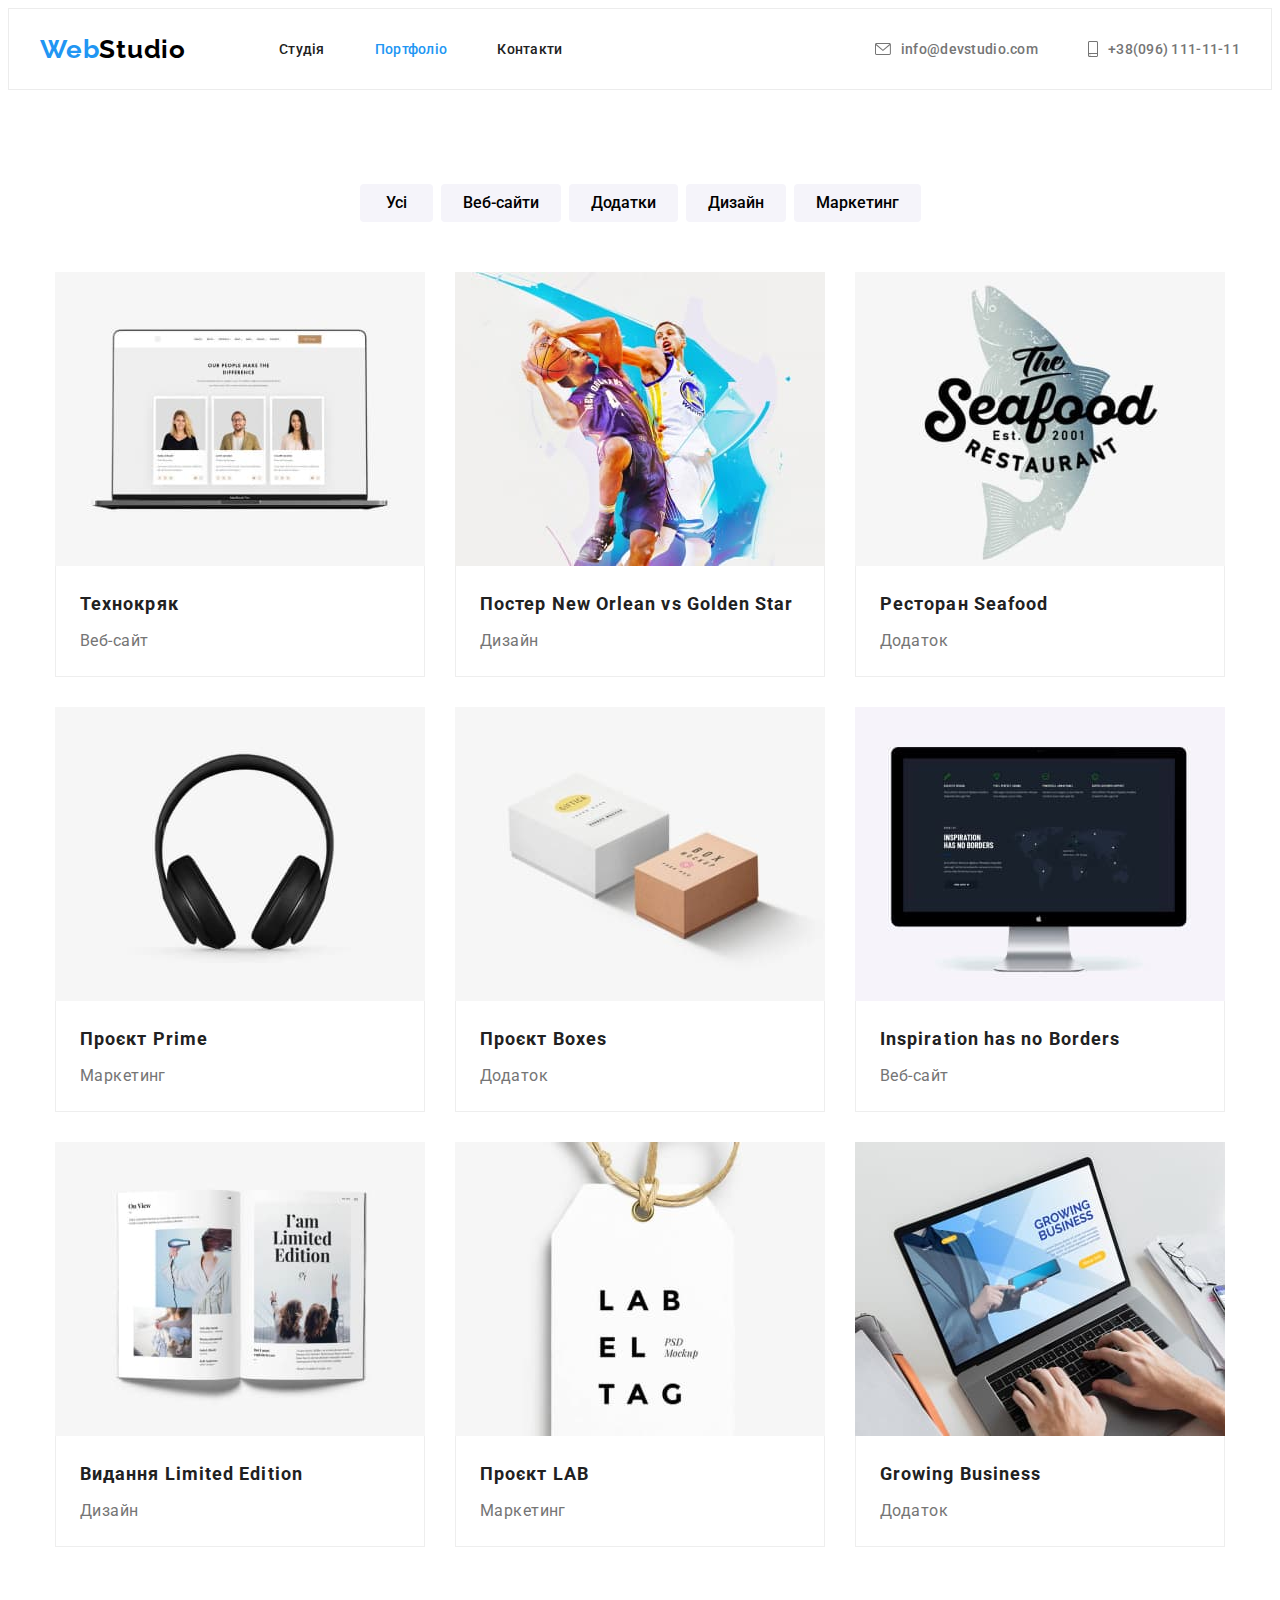
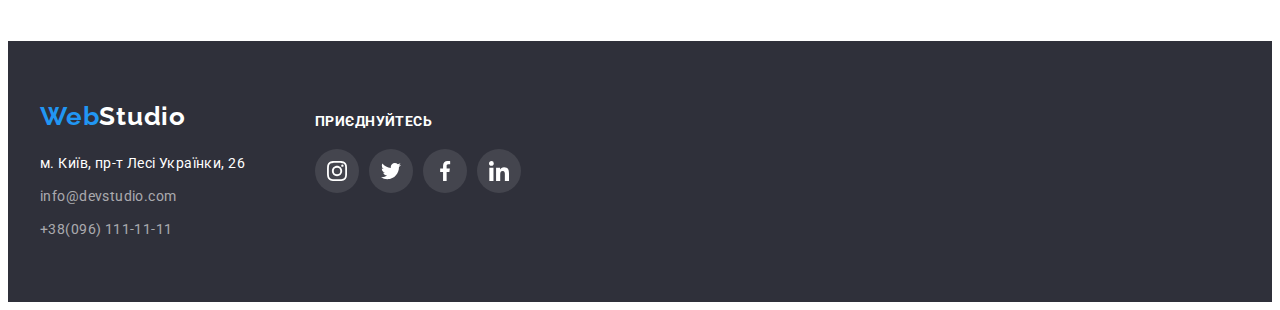
==== portfolio.html @ 31d9882c "Initial commit" ====
<!DOCTYPE html>
<html lang="uk">
	<head>
		<meta charset="UTF-8" />
		<meta http-equiv="X-UA-Compatible" content="IE=edge" />
		<meta name="viewport" content="width=device-width, initial-scale=1.0" />
		<title>Портфоліо</title>
		<!--normalize-->
		<link
			rel="stylesheet"
			href="https://cdnjs.cloudflare.com/ajax/libs/modern-normalize/1.1.0/modern-normalize.min.css"
			integrity="sha512-wpPYUAdjBVSE4KJnH1VR1HeZfpl1ub8YT/NKx4PuQ5NmX2tKuGu6U/JRp5y+Y8XG2tV+wKQpNHVUX03MfMFn9Q=="
			crossorigin="anonymous"
			referrerpolicy="no-referrer"
		/>
		<!--fonts-->
		<link rel="preconnect" href="https://fonts.googleapis.com" />
		<link rel="preconnect" href="https://fonts.gstatic.com" crossorigin />
		<link
			href="https://fonts.googleapis.com/css2?family=Raleway:wght@700&family=Roboto:wght@400;500;700;900&display=swap"
			rel="stylesheet"
		/>
		<!--styles always down-->
		<link rel="stylesheet" href="./css/styles.css" />
	</head>
	<body>
		<header class="header test">
			<div class="container boxforflex-header">
				<nav class="boxforflex-nav">
					<!--logo-->
					<a href="./index.html" class="logo-web link">
							<span>Web</span><span class="logo-studio-header link">Studio</span>
					</a>
					<ul class="list boxforflex-navlink">
							<li><a href="./index.html" class="nav-link link">Студія</a></li>
							<li><a href="./portfolio.html" class="nav-link link active">Портфоліо</a></li>
							<li><a href="./index.html" class="nav-link link">Контакти</a></li>
					</ul>
				</nav>
				<!--header contacts-->
			<ul class="list boxforflex-header-contacts">
					<li>
						<a href="mailto:info@devstudio.com" class="header-contacts link">
							<svg class="header-icon" width="16" height="12">
								<use href="./images/icons.svg#icon-envelope"></use>
							</svg>
							info@devstudio.com
						</a>
					</li>
					<li>
						<a href="tel:+380961111111" class="header-contacts link">
							<svg class="header-icon" width="10" height="16">
								<use href="./images/icons.svg#icon-smartphone"></use>
							</svg>
							+38(096) 111-11-11
						</a>
					</li>
				</ul>
			</div>
		</header>
		</header>

		<main>
			<!--portfolio hero-->
			<section class="section">
				<div class="container">
					<h1 class="title visually-hidden">Ефективні рішення для вашого бізнесу</h1>
					<ul class="list portfolio-btns">
						<li><button type="button" class="btn-portfolio pointer">Усі</button></li>
						<li><button type="button" class="btn-portfolio pointer">Веб-сайти</button></li>
						<li><button type="button" class="btn-portfolio pointer">Додатки</button></li>
						<li><button type="button" class="btn-portfolio pointer">Дизайн</button></li>
						<li><button type="button" class="btn-portfolio pointer">Маркетинг</button></li>
					</ul>
					<ul class="list boxforflex-portfolio-list">
						<li class="portfolio-item">
							<img src="./images/portfolio-images/1-Tekhnokriak.jpg" alt="Технокряк" width="370" height="294" />
							<div class="portfolio-item-text-space">
								<h3 class="name-portfolio">Технокряк</h3>
								<p class="text-portfolio">Веб-сайт</p>
							</div>
						</li>
						<li class="portfolio-item">
							<img
								src="./images/portfolio-images/2-Poster-New-Orlean-vs-Golden-Star.jpg"
								alt="Дизайн"
								width="370"
								height="294"
							/>
							<div class="portfolio-item-text-space">
								<h3 class="name-portfolio">Постер New Orlean vs Golden Star</h3>
								<p class="text-portfolio">Дизайн</p>
							</div>
						</li>
						<li class="portfolio-item">
							<img src="./images/portfolio-images/3-Restoran-Seafood.jpg" alt="Додаток" width="370" height="294" />
							<div class="portfolio-item-text-space">
								<h3 class="name-portfolio">Ресторан Seafood</h3>
								<p class="text-portfolio">Додаток</p>
							</div>
						</li>
						<li class="portfolio-item">
							<img src="./images/portfolio-images/4-Proiekt-Prime.jpg" alt="Маркетинг" width="370" height="294" />
							<div class="portfolio-item-text-space">
								<h3 class="name-portfolio">Проєкт Prime</h3>
								<p class="text-portfolio">Маркетинг</p>
							</div>
						</li>
						<li class="portfolio-item">
							<img src="./images/portfolio-images/5-Proiekt-Boxes.jpg" alt="Додаток" width="370" height="294" />
							<div class="portfolio-item-text-space">
								<h3 class="name-portfolio">Проєкт Boxes</h3>
								<p class="text-portfolio">Додаток</p>
							</div>
						</li>
						<li class="portfolio-item">
							<img
								src="./images/portfolio-images/6-Inspiration-has-no-Borders.jpg"
								alt="Веб-сайт"
								width="370"
								height="294"
							/>
							<div class="portfolio-item-text-space">
								<h3 class="name-portfolio">Inspiration has no Borders</h3>
								<p class="text-portfolio">Веб-сайт</p>
							</div>
						</li>
						<li class="portfolio-item">
							<img
								src="./images/portfolio-images/7-Vydannia-Limited-Edition.jpg"
								alt="Дизайн"
								width="370"
								height="294"
							/>
							<div class="portfolio-item-text-space">
								<h3 class="name-portfolio">Видання Limited Edition</h3>
								<p class="text-portfolio">Дизайн</p>
							</div>
						</li>
						<li class="portfolio-item">
							<img src="./images/portfolio-images/8-Proiekt-LAB.jpg" alt="Маркетинг" width="370" height="294" />
							<div class="portfolio-item-text-space">
								<h3 class="name-portfolio">Проєкт LAB</h3>
								<p class="text-portfolio">Маркетинг</p>
							</div>
						</li>
						<li class="portfolio-item">
							<img src="./images/portfolio-images/9-Growing-Business.jpg" alt="Додаток" width="370" height="294" />
							<div class="portfolio-item-text-space">
								<h3 class="name-portfolio">Growing Business</h3>
								<p class="text-portfolio">Додаток</p>
							</div>
						</li>
					</ul>
				</div>
			</section>
		</main>

		<footer class="footer">
			<div class="container footer-flex">
				<div>
					<!--logo text-->
					<a href="./index.html" class="footer-logo-text logo-web logo-web-footer link">
						<span>Web</span><span class="logo-studio-footer link">Studio</span>
					</a>
					<!--address links-->
					<address>
						<ul class="list">
							<li>
								<a
									href="https://goo.gl/maps/ZYpvRGQHk616j4x77"
									target="_blank"
									rel="noopener noreferrer nofollow"
									class="link address"
								>
									м. Київ, пр-т Лесі Українки, 26
								</a>
							</li>
							<li class="list-address">
								<a href="mailto:info@devstudio.com" class="footer-contacts link">info@devstudio.com</a>
							</li>
							<li class="list-address">
								<a href="tel:+380961111111" class="footer-contacts link">+38(096) 111-11-11</a>
							</li>
						</ul>
					</address>
				</div>
				<div>
					<h3 class="name-features footer-cta">приєднуйтесь</h3>
					<ul class="list social-icons footer-social-icons">
						<li>
							<a
								href="https://instagram.com"
								class="link social-link footer-link"
								target="_blank"
								rel="noopener noreferrer"
								aria-label="посилання на instagram"
							>
								<svg class="footer-icon" width="20px" height="20px">
									<use href="./images/icons.svg#icon-instagram"></use>
								</svg>
							</a>
						</li>
						<li>
							<a
								href="https://twitter.com"
								class="link social-link footer-link"
								target="_blank"
								rel="noopener noreferrer"
								aria-label="посилання на twitter"
							>
								<svg class="footer-icon" width="20px" height="20px">
									<use href="./images/icons.svg#icon-twitter"></use>
								</svg>
							</a>
						</li>
						<li>
							<a
								href="https://facebook.com"
								class="link social-link footer-link"
								target="_blank"
								rel="noopener noreferrer"
								aria-label="посилання на facebook"
							>
								<svg class="footer-icon" width="20px" height="20px">
									<use href="./images/icons.svg#icon-facebook"></use>
								</svg>
							</a>
						</li>
						<li>
							<a
								href="https://linkedin.com"
								class="link social-link footer-link"
								target="_blank"
								rel="noopener noreferrer"
								aria-label="посилання на linkedin"
							>
								<svg class="footer-icon" width="20px" height="20px">
									<use href="./images/icons.svg#icon-linkedin"></use>
								</svg>
							</a>
						</li>
					</ul>
				</div>
			</div>
		</footer>
	</body>
</html>
---- css/styles.css ----
:root {
	/* colors */
	--brand: #2196f3;
	--brand-accent: #188ce8;
	--hero-bgd: #C4C4C4; 
	--links-plus-buttons: #212121;
	--contacts: #757575;
	--team-and-selector-bgr: #f5f4fa;
	--original-white: #ffffff;
	--original-black: #000000;
	--footer-bgd: #2f303a;
	--icon: #AFB1B8;
}

body {
	font-family: "Roboto", sans-serif;
	font-size: 14px;
	background-color: var(--original-white);
	color: var(--links-plus-buttons);
	letter-spacing: 0.03em;
}

/* Reset start --- */
/* Reset ul.list, a.link, h, img */

.list {
	list-style: none;
	margin: 0;
	padding: 0;
}

.link {
	text-decoration: none;
}

h1,
h2,
h3,
h4,
h5,
h6,
p {
	margin: 0;
}

img {
	display: block;
	max-width: 100%;
	height: auto;
}

address {
	font-style: normal;
}

/* Reset end --- */

/* Components --- */

.section {
	padding: 94px 0;
}

.container {
	width: 1200px;
	padding-left: 15px;
	padding-right: 15px;
	margin-left: auto;
	margin-right: auto;
	/* outline: 2px solid orange;*/
}

.visually-hidden {
	position: absolute;
	width: 1px;
	height: 1px;
	margin: -1px;
	border: 0;
	padding: 0;
	white-space: nowrap;
	clip-path: inset(100%);
	clip: rect(0 0 0 0);
	overflow: hidden;
}

/* Components end --- */
/* ---------------*/

/* HEADER --- */

/* LOGO --- */

.logo-web {
	font-family: "Raleway";
	font-style: normal;
	font-weight: 700;
	font-size: 26px;
	line-height: calc(31 / 26);
	letter-spacing: 0.03em;
	color: var(--brand);
	
}

.logo-studio-header {
	color: var(--original-black);
	margin-right: 93px;
}

/* LOGO END --- */

/* header flexes */

.boxforflex-header {
	display: flex;
	justify-content: space-between;
}

.boxforflex-nav {
	display: flex;
	align-items: center;
}

.boxforflex-navlink,
.boxforflex-header-contacts {
	display: flex;
	gap: 50px;
}

/* end of header flexes */

.header {
	border: 1px solid #ececec;
}

.nav-link,
.header-contacts {
	display: inline-block;
	font-weight: 500;
	line-height: calc(16 / 14);
	color: var(--links-plus-buttons);
	letter-spacing: 0.02em;
	padding: 32px 0;
}

.nav-link:hover,
.nav-link:focus {
	color: var(--brand);
}

.active {
	color: var(--brand);
}

.header-contacts {
	display: flex;
	align-items: center;
	gap: 10px;
	color: var(--contacts);
}

.header-contacts:hover,
.header-contacts:focus {
	color: var(--brand);
}

.header-icon {
	fill: currentColor;
}

/* HEADER END--- */
/* --------------*/

/* HERO INDEX --- */

/* hero flexes */

.boxforflex-hero-text,
.boxforflex-hero-btn {
	display: flex;
	margin: 0 auto;
}

/* end of flexes */

.hero {
	max-width: 1600px;
	margin: 0 auto;
	background-color: var(--hero-bgd);
	background-image: linear-gradient(rgba(47, 48, 58, 0.4), rgba(47, 48, 58, 0.4)), url(../images/hero-images/Hero-Img-1.jpg);
	background-repeat: no-repeat;
	background-position: center;
	padding: 200px 0;
}

.title {
	margin-bottom: 30px;
	max-width: 696px;
	font-weight: 900;
	font-size: 44px;
	line-height: 1.36;
	text-align: center;
	letter-spacing: 0.06em;
	text-transform: uppercase;
	color: var(--original-white);
}

.hero-btn {
	min-width: 216px;
	min-height: 50px;
	padding: 10px 32px;
	font-family: inherit;
	background-color: var(--brand);
	box-shadow: 0px 4px 4px rgba(0, 0, 0, 0.15);
	border-radius: 4px;
	border: 0;
}

.hero-btn-text {
	font-weight: 700;
	font-size: 16px;
	line-height: 1.88;
	display: flex;
	align-items: center;
	text-align: center;
	letter-spacing: 0.06em;
	color: var(--original-white);
}

.hero-btn:hover,
.hero-btn:focus {
	background-color: var(--brand-accent);
}

.pointer {
	cursor: pointer;
}

/* HERO INDEX END --- */
/* --------------*/

/* HERO PORTFOLIO --- */

/* portfolio flexes */

.portfolio-btns {
	display: flex;
	justify-content: center;
	gap: 8px;
	margin-bottom: 50px;
}

.boxforflex-portfolio-list {
	display: flex;
	justify-content: center;
	flex-wrap: wrap;
}

.portfolio-item:nth-child(3n + 2) {
	margin: 0 30px;
}

.portfolio-item:nth-child(-n + 6) {
	margin-bottom: 30px;
}

/* end of portfolio flexes */

.btn-portfolio {
	min-width: 73px;
	min-height: 38px;
	padding: 6px 22px;
	font-family: inherit;
	font-weight: 500;
	font-size: 16px;
	line-height: 1.62;
	text-align: center;
	background-color: var(--team-and-selector-bgr);
	border-radius: 4px;
	border: 0;
}

.btn-portfolio:hover,
.btn-portfolio:focus {
	color: var(--original-white);
	background-color: var(--brand);
	box-shadow: 0px 3px 1px rgba(0, 0, 0, 0.1), 0px 1px 2px rgba(0, 0, 0, 0.08), 0px 2px 2px rgba(0, 0, 0, 0.12);
}

.portfolio-item:hover,
.portfolio-item:focus {
	box-shadow: 0px 1px 1px rgba(0, 0, 0, 0.12), 0px 4px 4px rgba(0, 0, 0, 0.06), 1px 4px 6px rgba(0, 0, 0, 0.16);
}

.portfolio-item-text-space {
	border: 1px solid #eeeeee;
	padding: 20px 24px;
	border-top: 0;
}

.name-portfolio {
	font-weight: 700;
	font-size: 18px;
	line-height: 2;
	letter-spacing: 0.06em;
	margin-bottom: 4px;
}

.text-portfolio {
	font-size: 16px;
	line-height: 1.88;
	color: var(--contacts);
}

/* HERO PORTFOLIO END--- */
/* --------------*/

/* 4 FEATURES --- */

/* features flexes */

.boxforflex-sections {
	display: flex;
	justify-content: space-between;
	gap: 30px;
}

/* end of features flexes */

.section-features {
	padding-bottom: 0;
}

.feature-icon-bgr {
	display: flex;
	justify-content: center;
	align-items: center;
	background-color:#F5F4FA;
	border-radius: 4px;
	height: 120px;
	margin-bottom: 30px;
}

.list-features {
	max-width: 270px;
}

.name-features {
	font-size: 14px;
	display: block;
	line-height: calc(16 / 14);
	text-transform: uppercase;
	margin-bottom: 10px;
}

.text-features {
	display: block;
	line-height: 1.71;
	color: var(--contacts);
}

/* 4 FEATURES END --- */
/* --------------*/

/* W.W.D. --- */

.section-title {
	font-size: 36px;
	line-height: calc(42 / 36);
	text-align: center;
	margin-bottom: 50px;
}

/* W.W.D. END--- */
/* --------------*/

/* TEAM --- */

.name-team {
	font-weight: 500;
	font-size: 16px;
	line-height: calc(19 / 16);
	text-align: center;
	margin-bottom: 10px;
}

.text-team {
	font-size: 16px;
	line-height: calc(19 / 16);
	text-align: center;
	color: var(--contacts);
	margin-bottom: 16px;
}

.social-icons {
	display: flex;
	justify-content: center;
	align-items: center;
	gap: 10px;
}

.social-link {
	display: flex;
	justify-content: center;
	align-items: center;
	height: 44px;
	width: 44px;
	border-radius: 50%; 
}

.icon {
	fill: var(--icon);
}

.social-link:hover,
.social-link:focus {
	background-color: var(--brand);
}

.social-link:hover .icon,
.social-link:focus .icon {
	fill: var(--original-white);
}

.team-cards-text-space {
	padding: 30px 0;
}

.team-section {
	background: var(--team-and-selector-bgr);
}

.team-cards {
	background-color: var(--original-white);
	box-shadow: 0px 1px 3px rgba(0, 0, 0, 0.12), 0px 1px 1px rgba(0, 0, 0, 0.14), 0px 2px 1px rgba(0, 0, 0, 0.2);
	border-radius: 0px 0px 4px 4px;
}

/* TEAM END--- */
/* ------------*/

/* CLIENTS --- */

.client-logo {
	width: 170px;
	height: 92px;
}

.link-client {
	display: flex;
	justify-content: center;
	align-items: center;
	width: 100%;
	height: 100%;
	border: 1px solid var(--icon);
	border-radius: 4px;
}

.link-client:hover,
.link-client:focus {
	border: 1px solid var(--brand);
}

.client-logo:hover .icon,
.client-logo:focus .icon {
	fill: var(--brand);
}

/* CLIENTS END--- */
/* ------------*/

/* FOOTER --- */

.footer-flex {
	display: flex;
	gap: 70px;
}

.footer {
	background-color: var(--footer-bgd);
	padding: 60px 0;
}

.footer-logo-text {
	display: flex;
	align-items: baseline;
	margin-bottom: 20px;
}

.logo-web-footer {
	padding-top: 0;
	padding-bottom: 0;
	margin-right: 0;
}

.logo-studio-footer {
	color: var(--original-white);
}

.address {
	line-height: 1.71;
	color: var(--original-white);
}

.list-address {
	margin-top: 9px;
}

.footer-contacts {
	display: inline-block;
	line-height: 1.71;
	color: rgba(255, 255, 255, 0.6);	
}

.footer-contacts:hover,
.footer-contacts:focus {
	color: var(--brand);
}

.footer-cta {
	color: var(--original-white);
	margin-top: 12px;
	margin-bottom: 20px;
}

.footer-social-icons {
	margin-bottom: 0;
	justify-content: left;
}

.footer-icon {
	fill: var(--original-white);
}

.footer-link {
	background-color: rgba(255, 255, 255, 0.1);
}
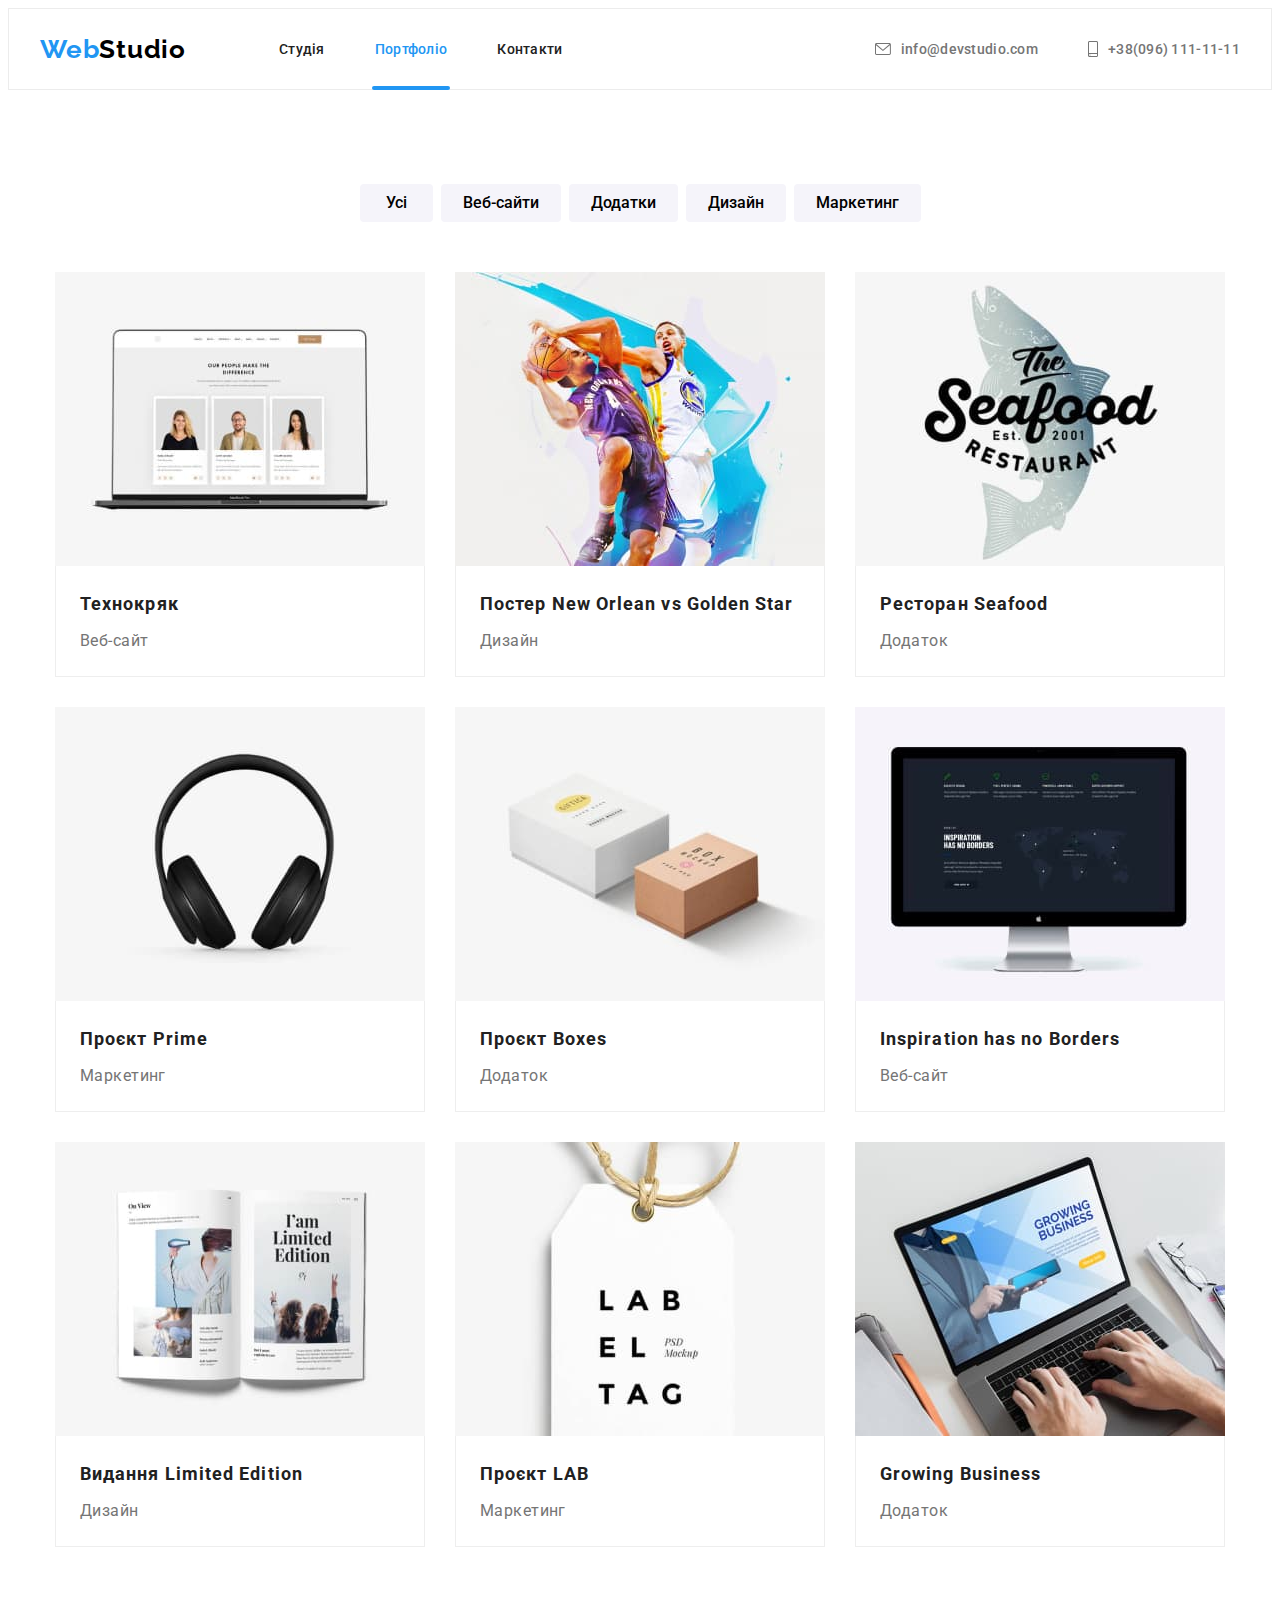
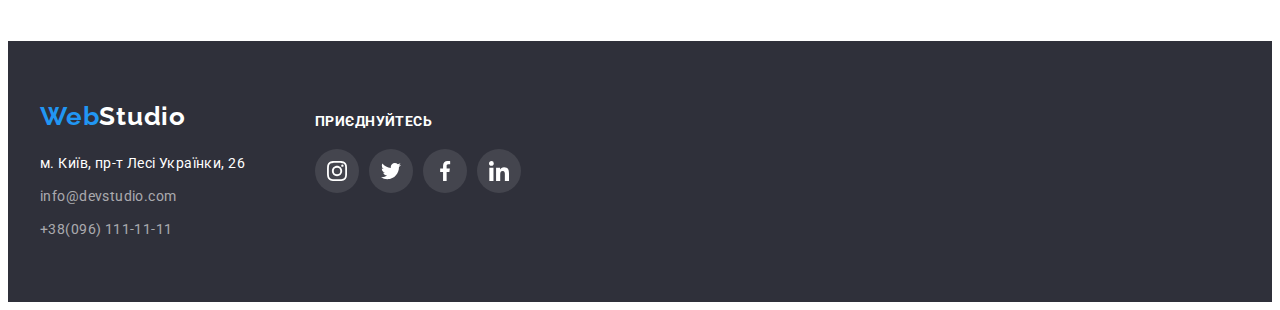
==== commit 02eb33da: "add overlay" ====
--- a/portfolio.html
+++ b/portfolio.html
@@ -29,16 +29,16 @@
 				<nav class="boxforflex-nav">
 					<!--logo-->
 					<a href="./index.html" class="logo-web link">
-							<span>Web</span><span class="logo-studio-header link">Studio</span>
+						<span>Web</span><span class="logo-studio-header link">Studio</span>
 					</a>
 					<ul class="list boxforflex-navlink">
-							<li><a href="./index.html" class="nav-link link">Студія</a></li>
-							<li><a href="./portfolio.html" class="nav-link link active">Портфоліо</a></li>
-							<li><a href="./index.html" class="nav-link link">Контакти</a></li>
+						<li><a href="./index.html" class="nav-link link">Студія</a></li>
+						<li><a href="./portfolio.html" class="nav-link link active">Портфоліо</a></li>
+						<li><a href="./index.html" class="nav-link link">Контакти</a></li>
 					</ul>
 				</nav>
 				<!--header contacts-->
-			<ul class="list boxforflex-header-contacts">
+				<ul class="list boxforflex-header-contacts">
 					<li>
 						<a href="mailto:info@devstudio.com" class="header-contacts link">
 							<svg class="header-icon" width="16" height="12">
@@ -58,7 +58,6 @@
 				</ul>
 			</div>
 		</header>
-		</header>
 
 		<main>
 			<!--portfolio hero-->
@@ -74,78 +73,150 @@
 					</ul>
 					<ul class="list boxforflex-portfolio-list">
 						<li class="portfolio-item">
-							<img src="./images/portfolio-images/1-Tekhnokriak.jpg" alt="Технокряк" width="370" height="294" />
+							<div class="overlay">
+								<img src="./images/portfolio-images/1-Tekhnokriak.jpg" alt="Технокряк" width="370" height="294" />
+								<div class="prtfl-overlay">
+									<p>
+										Ресурс пропонує комплексні пропозиції з різним рівнем функціоналу та сервісів. Все це дозволить
+										відвідувачу отримати вичерпні відомості про компанію чи приватну особу.
+									</p>
+								</div>
+							</div>
 							<div class="portfolio-item-text-space">
 								<h3 class="name-portfolio">Технокряк</h3>
 								<p class="text-portfolio">Веб-сайт</p>
 							</div>
 						</li>
 						<li class="portfolio-item">
-							<img
-								src="./images/portfolio-images/2-Poster-New-Orlean-vs-Golden-Star.jpg"
-								alt="Дизайн"
-								width="370"
-								height="294"
-							/>
+							<div class="overlay">
+								<img
+									src="./images/portfolio-images/2-Poster-New-Orlean-vs-Golden-Star.jpg"
+									alt="Дизайн"
+									width="370"
+									height="294"
+								/>
+								<div class="prtfl-overlay">
+									<p>
+										Lorem ipsum dolor sit amet consectetur adipisicing elit. Impedit commodi alias eius! Adipisci
+										laboriosam rem, sit amet quo dolorum alias?
+									</p>
+								</div>
+							</div>
 							<div class="portfolio-item-text-space">
 								<h3 class="name-portfolio">Постер New Orlean vs Golden Star</h3>
 								<p class="text-portfolio">Дизайн</p>
 							</div>
 						</li>
 						<li class="portfolio-item">
-							<img src="./images/portfolio-images/3-Restoran-Seafood.jpg" alt="Додаток" width="370" height="294" />
+							<div class="overlay">
+								<img src="./images/portfolio-images/3-Restoran-Seafood.jpg" alt="Додаток" width="370" height="294" />
+								<div class="prtfl-overlay">
+									<p>
+										Lorem ipsum dolor, sit amet consectetur adipisicing elit. Nisi quasi beatae saepe esse quisquam enim
+										dolore eveniet iste repellat nobis.
+									</p>
+								</div>
+							</div>
 							<div class="portfolio-item-text-space">
 								<h3 class="name-portfolio">Ресторан Seafood</h3>
 								<p class="text-portfolio">Додаток</p>
 							</div>
 						</li>
 						<li class="portfolio-item">
-							<img src="./images/portfolio-images/4-Proiekt-Prime.jpg" alt="Маркетинг" width="370" height="294" />
+							<div class="overlay">
+								<img src="./images/portfolio-images/4-Proiekt-Prime.jpg" alt="Маркетинг" width="370" height="294" />
+								<div class="prtfl-overlay">
+									<p>
+										Lorem ipsum dolor sit amet consectetur adipisicing elit. Eum vitae porro debitis corporis sit maxime
+										nam labore itaque animi eligendi.
+									</p>
+								</div>
+							</div>
 							<div class="portfolio-item-text-space">
 								<h3 class="name-portfolio">Проєкт Prime</h3>
 								<p class="text-portfolio">Маркетинг</p>
 							</div>
 						</li>
 						<li class="portfolio-item">
-							<img src="./images/portfolio-images/5-Proiekt-Boxes.jpg" alt="Додаток" width="370" height="294" />
+							<div class="overlay">
+								<img src="./images/portfolio-images/5-Proiekt-Boxes.jpg" alt="Додаток" width="370" height="294" />
+								<div class="prtfl-overlay">
+									<p>
+										Lorem ipsum, dolor sit amet consectetur adipisicing elit. Consectetur cumque fugiat minima nihil
+										possimus vitae odio neque, ipsum architecto ratione?
+									</p>
+								</div>
+							</div>
 							<div class="portfolio-item-text-space">
 								<h3 class="name-portfolio">Проєкт Boxes</h3>
 								<p class="text-portfolio">Додаток</p>
 							</div>
 						</li>
 						<li class="portfolio-item">
-							<img
-								src="./images/portfolio-images/6-Inspiration-has-no-Borders.jpg"
-								alt="Веб-сайт"
-								width="370"
-								height="294"
-							/>
+							<div class="overlay">
+								<img
+									src="./images/portfolio-images/6-Inspiration-has-no-Borders.jpg"
+									alt="Веб-сайт"
+									width="370"
+									height="294"
+								/>
+								<div class="prtfl-overlay">
+									<p>
+										Lorem ipsum dolor sit, amet consectetur adipisicing elit. A voluptatem rem in reprehenderit
+										consectetur ipsam repudiandae consequatur, dolorum enim sequi.
+									</p>
+								</div>
+							</div>
 							<div class="portfolio-item-text-space">
 								<h3 class="name-portfolio">Inspiration has no Borders</h3>
 								<p class="text-portfolio">Веб-сайт</p>
 							</div>
 						</li>
 						<li class="portfolio-item">
-							<img
-								src="./images/portfolio-images/7-Vydannia-Limited-Edition.jpg"
-								alt="Дизайн"
-								width="370"
-								height="294"
-							/>
+							<div class="overlay">
+								<img
+									src="./images/portfolio-images/7-Vydannia-Limited-Edition.jpg"
+									alt="Дизайн"
+									width="370"
+									height="294"
+								/>
+								<div class="prtfl-overlay">
+									<p>
+										Lorem ipsum dolor sit amet consectetur adipisicing elit. Fugiat similique rem possimus. Nobis
+										nesciunt dignissimos dolor non distinctio illo assumenda!
+									</p>
+								</div>
+							</div>
 							<div class="portfolio-item-text-space">
 								<h3 class="name-portfolio">Видання Limited Edition</h3>
 								<p class="text-portfolio">Дизайн</p>
 							</div>
 						</li>
 						<li class="portfolio-item">
-							<img src="./images/portfolio-images/8-Proiekt-LAB.jpg" alt="Маркетинг" width="370" height="294" />
+							<div class="overlay">
+								<img src="./images/portfolio-images/8-Proiekt-LAB.jpg" alt="Маркетинг" width="370" height="294" />
+								<div class="prtfl-overlay">
+									<p>
+										Lorem ipsum dolor sit, amet consectetur adipisicing elit. Reiciendis illo accusantium minus deleniti
+										fuga quos aut aliquid incidunt error voluptas?
+									</p>
+								</div>
+							</div>
 							<div class="portfolio-item-text-space">
 								<h3 class="name-portfolio">Проєкт LAB</h3>
 								<p class="text-portfolio">Маркетинг</p>
 							</div>
 						</li>
 						<li class="portfolio-item">
-							<img src="./images/portfolio-images/9-Growing-Business.jpg" alt="Додаток" width="370" height="294" />
+							<div class="overlay">
+								<img src="./images/portfolio-images/9-Growing-Business.jpg" alt="Додаток" width="370" height="294" />
+								<div class="prtfl-overlay">
+									<p>
+										Lorem ipsum dolor, sit amet consectetur adipisicing elit. Nobis optio, rem magni quo inventore
+										pariatur iste eius consectetur voluptas esse.
+									</p>
+								</div>
+							</div>
 							<div class="portfolio-item-text-space">
 								<h3 class="name-portfolio">Growing Business</h3>
 								<p class="text-portfolio">Додаток</p>
@@ -161,7 +232,8 @@
 				<div>
 					<!--logo text-->
 					<a href="./index.html" class="footer-logo-text logo-web logo-web-footer link">
-						<span>Web</span><span class="logo-studio-footer link">Studio</span>
+						<span>Web</span>
+						<span class="logo-studio-footer link">Studio</span>
 					</a>
 					<!--address links-->
 					<address>
--- a/css/styles.css
+++ b/css/styles.css
@@ -10,6 +10,9 @@
 	--original-black: #000000;
 	--footer-bgd: #2f303a;
 	--icon: #AFB1B8;
+	/* transitions data*/
+	--transition-duration: 250ms;
+	--transition-timing-function: cubic-bezier(0.4, 0, 0.2, 1);
 }
 
 body {
@@ -134,33 +137,48 @@
 
 .nav-link,
 .header-contacts {
+	position: relative;
 	display: inline-block;
 	font-weight: 500;
 	line-height: calc(16 / 14);
 	color: var(--links-plus-buttons);
 	letter-spacing: 0.02em;
 	padding: 32px 0;
+	transition-property: color;
+	transition-duration: var(--transition-duration);
+	transition-timing-function: var(--transition-timing-function);
 }
 
 .nav-link:hover,
-.nav-link:focus {
-	color: var(--brand);
-}
-
-.active {
-	color: var(--brand);
-}
-
-.header-contacts {
-	display: flex;
-	align-items: center;
-	gap: 10px;
-	color: var(--contacts);
-}
-
+.nav-link:focus,
 .header-contacts:hover,
 .header-contacts:focus {
 	color: var(--brand);
+}
+
+.active {
+	color: var(--brand);
+}
+
+.active::after {
+	content: '';
+	display: block;
+	position: absolute;
+	align-items: center;
+  	width: 108%;
+	right: -4%;
+	height: 4px;
+	bottom: -1px;
+	margin: 0;
+	background-color: #2196F3;
+	border-radius: 2px;
+}
+
+.header-contacts {
+	display: flex;
+	align-items: center;
+	gap: 10px;
+	color: var(--contacts);
 }
 
 .header-icon {
@@ -213,6 +231,9 @@
 	box-shadow: 0px 4px 4px rgba(0, 0, 0, 0.15);
 	border-radius: 4px;
 	border: 0;
+	transition-property: background-color;
+	transition-duration: var(--transition-duration);
+	transition-timing-function: var(--transition-timing-function);
 }
 
 .hero-btn-text {
@@ -277,6 +298,9 @@
 	background-color: var(--team-and-selector-bgr);
 	border-radius: 4px;
 	border: 0;
+	transition-property: color, background-color, box-shadow;
+	transition-duration: var(--transition-duration);
+	transition-timing-function: var(--transition-timing-function);
 }
 
 .btn-portfolio:hover,
@@ -284,6 +308,12 @@
 	color: var(--original-white);
 	background-color: var(--brand);
 	box-shadow: 0px 3px 1px rgba(0, 0, 0, 0.1), 0px 1px 2px rgba(0, 0, 0, 0.08), 0px 2px 2px rgba(0, 0, 0, 0.12);
+}
+
+.portfolio-item {
+	transition-property: box-shadow;
+	transition-duration: var(--transition-duration);
+	transition-timing-function: var(--transition-timing-function);
 }
 
 .portfolio-item:hover,
@@ -311,6 +341,35 @@
 	color: var(--contacts);
 }
 
+.overlay {
+	position: relative;
+	overflow: hidden;
+}
+
+.prtfl-overlay {
+	position: absolute;
+	display: flex;
+	align-items: center;
+	transform: translateY(100%);
+	top: 0;
+	left: 0;
+	width: 100%;
+	height: 100%;
+	padding: 63px 24px;
+	font-size: 18px;
+	line-height: 1.56;
+	letter-spacing: 0.03em;
+	background-color: rgba(33, 150, 243, 0.9);
+	color: var(--original-white);
+	user-select: none;
+	transition: transform 200ms linear;
+}
+
+.portfolio-item:hover .prtfl-overlay, 
+.portfolio-item:focus .prtfl-overlay {
+	transform: translateY(0);
+}
+
 /* HERO PORTFOLIO END--- */
 /* --------------*/
 
@@ -370,6 +429,25 @@
 	margin-bottom: 50px;
 }
 
+.wwd-img {
+	position: relative;
+}
+
+.wwd-text {
+	position: absolute;
+  	bottom: 0;
+  	margin: 0;
+	font-weight: 700;
+	line-height: calc(16 / 14);
+	text-align: center;
+	letter-spacing: 0.03em;
+	text-transform: uppercase;
+	color: var(--original-white);
+	width: 100%;
+	padding: 27px;
+	background-color: rgba(47, 48, 58, 0.8);
+}
+
 /* W.W.D. END--- */
 /* --------------*/
 
@@ -405,10 +483,16 @@
 	height: 44px;
 	width: 44px;
 	border-radius: 50%; 
+	transition-property: background-color;
+	transition-duration: var(--transition-duration);
+	transition-timing-function: var(--transition-timing-function);
 }
 
 .icon {
 	fill: var(--icon);
+	transition-property: fill;
+	transition-duration: var(--transition-duration);
+	transition-timing-function: var(--transition-timing-function);
 }
 
 .social-link:hover,
@@ -443,6 +527,9 @@
 .client-logo {
 	width: 170px;
 	height: 92px;
+	transition-property: fill;
+	transition-duration: 250ms;
+	transition-timing-function: cubic-bezier(0.4, 0, 0.2, 1);
 }
 
 .link-client {
@@ -453,6 +540,9 @@
 	height: 100%;
 	border: 1px solid var(--icon);
 	border-radius: 4px;
+	transition-property: border;
+	transition-duration: var(--transition-duration);
+	transition-timing-function: var(--transition-timing-function);
 }
 
 .link-client:hover,
@@ -508,7 +598,10 @@
 .footer-contacts {
 	display: inline-block;
 	line-height: 1.71;
-	color: rgba(255, 255, 255, 0.6);	
+	color: rgba(255, 255, 255, 0.6);
+	transition-property: color;
+	transition-duration: var(--transition-duration);
+	transition-timing-function: var(--transition-timing-function);
 }
 
 .footer-contacts:hover,
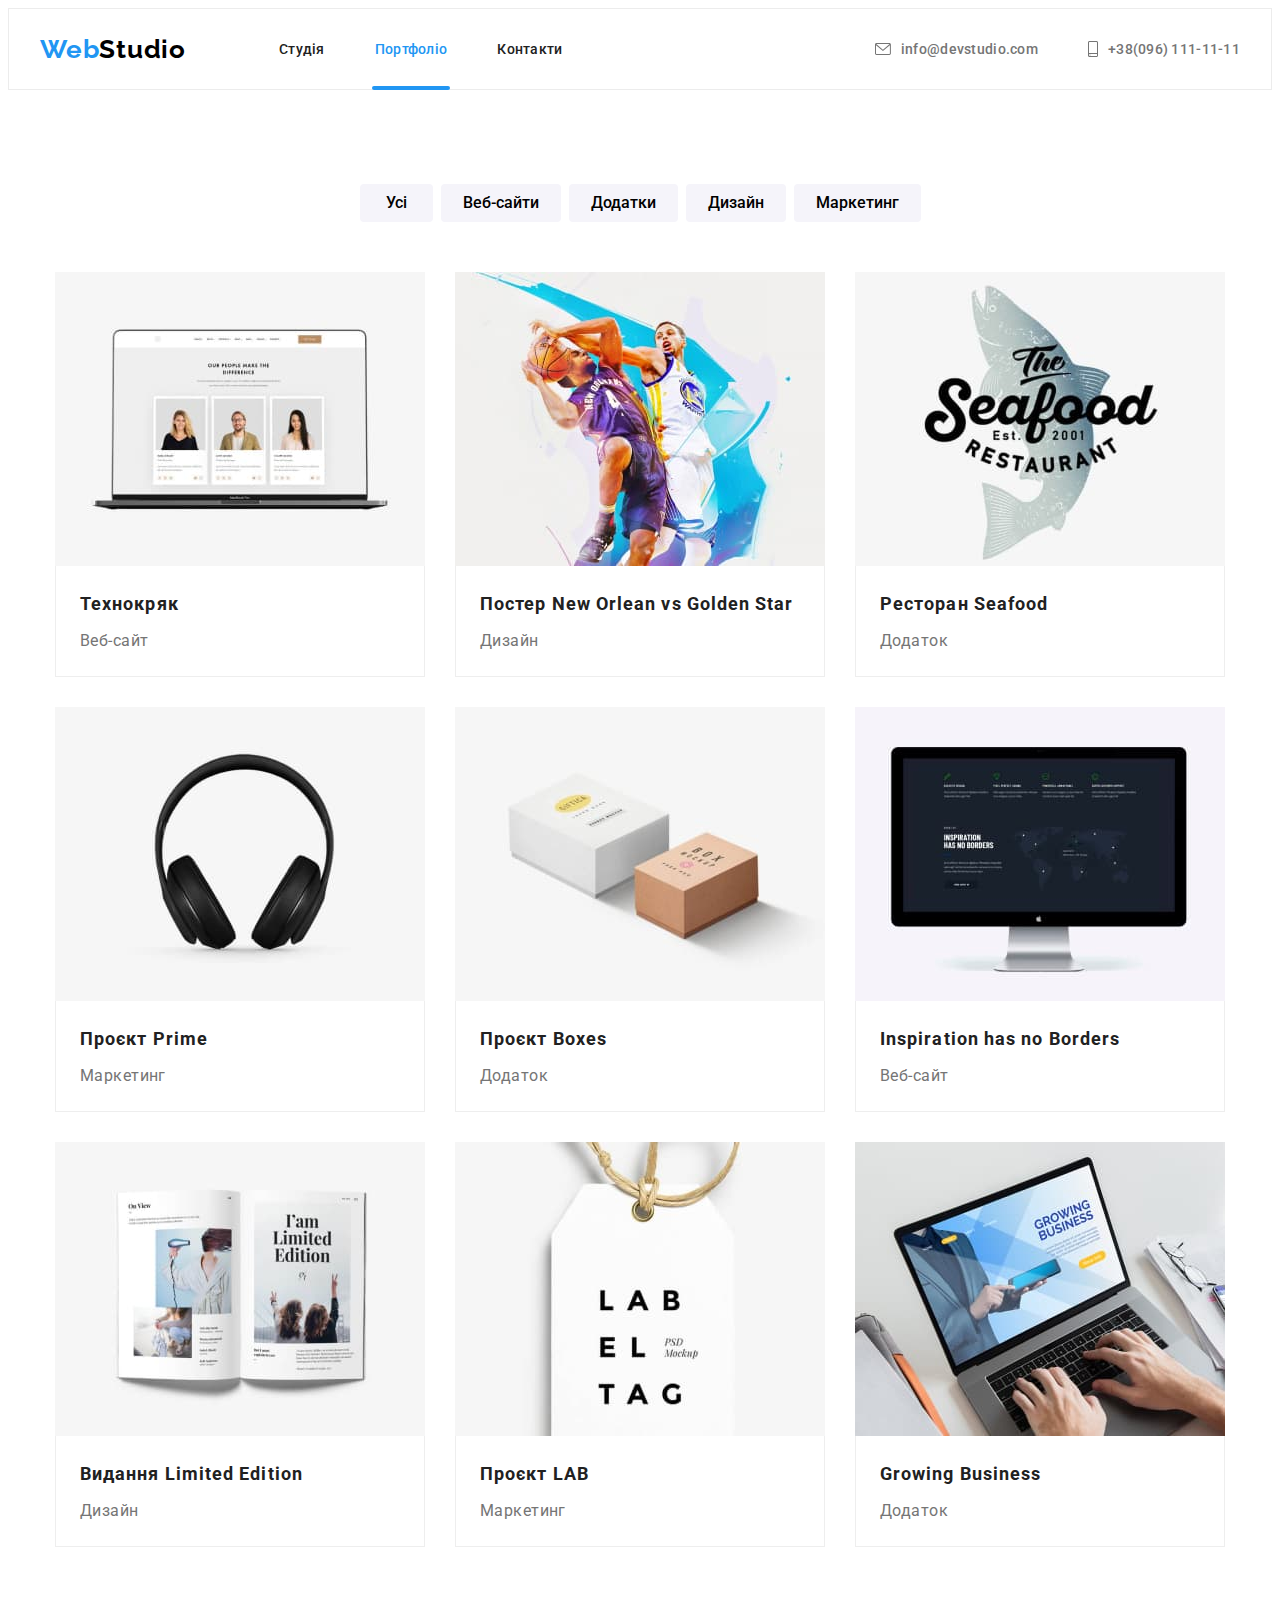
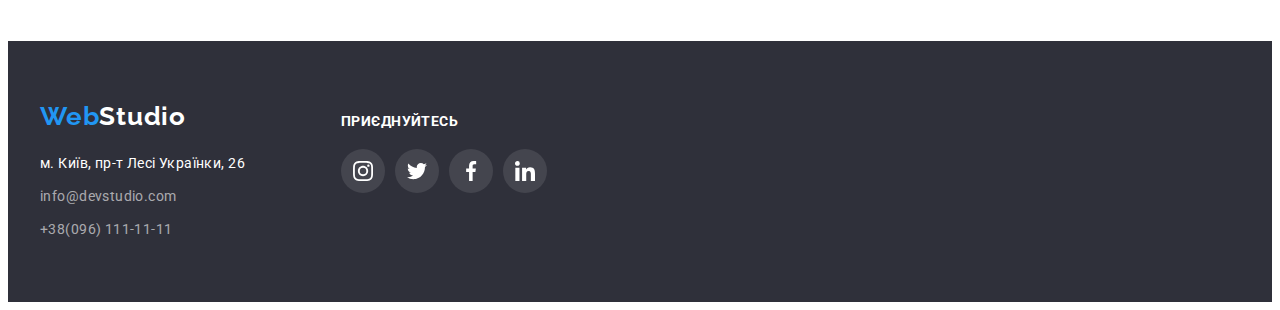
==== commit 34caf372: "add little vebinar things" ====
--- a/portfolio.html
+++ b/portfolio.html
@@ -33,7 +33,7 @@
 					</a>
 					<ul class="list boxforflex-navlink">
 						<li><a href="./index.html" class="nav-link link">Студія</a></li>
-						<li><a href="./portfolio.html" class="nav-link link active">Портфоліо</a></li>
+						<li><a href="./portfolio.html" class="nav-link link current">Портфоліо</a></li>
 						<li><a href="./index.html" class="nav-link link">Контакти</a></li>
 					</ul>
 				</nav>
@@ -229,7 +229,7 @@
 
 		<footer class="footer">
 			<div class="container footer-flex">
-				<div>
+				<div class="address-wrapper">
 					<!--logo text-->
 					<a href="./index.html" class="footer-logo-text logo-web logo-web-footer link">
 						<span>Web</span>
@@ -257,7 +257,7 @@
 						</ul>
 					</address>
 				</div>
-				<div>
+				<div class="join-wrapper">
 					<h3 class="name-features footer-cta">приєднуйтесь</h3>
 					<ul class="list social-icons footer-social-icons">
 						<li>
--- a/css/styles.css
+++ b/css/styles.css
@@ -156,11 +156,11 @@
 	color: var(--brand);
 }
 
-.active {
+.current {
 	color: var(--brand);
 }
 
-.active::after {
+.current::after {
 	content: '';
 	display: block;
 	position: absolute;
@@ -311,6 +311,7 @@
 }
 
 .portfolio-item {
+	cursor: pointer;
 	transition-property: box-shadow;
 	transition-duration: var(--transition-duration);
 	transition-timing-function: var(--transition-timing-function);
@@ -362,7 +363,7 @@
 	background-color: rgba(33, 150, 243, 0.9);
 	color: var(--original-white);
 	user-select: none;
-	transition: transform 200ms linear;
+	transition: transform 250ms linear;
 }
 
 .portfolio-item:hover .prtfl-overlay, 
@@ -562,12 +563,19 @@
 
 .footer-flex {
 	display: flex;
-	gap: 70px;
 }
 
 .footer {
 	background-color: var(--footer-bgd);
 	padding: 60px 0;
+}
+
+.address-wrapper {
+	min-width: 231px;
+	margin-right: 70px;
+}
+.join-wrapper {
+	margin-right: 93px;
 }
 
 .footer-logo-text {
@@ -626,4 +634,59 @@
 
 .footer-link {
 	background-color: rgba(255, 255, 255, 0.1);
+}
+
+/* FOOTER END--- */
+/* ------------*/
+
+/* MODAL WINDOW --- */
+
+.backdrop {
+	position: fixed;
+	top: 0;
+	left: 0;
+	width: 100%;
+	height: 100%;
+	background-color: rgba(0, 0, 0, 0.2);
+	transition: opacity 150ms linear, visibility 150ms linear;
+}
+
+.backdrop.is-hidden {
+	opacity: 0;
+	visibility: hidden;
+	pointer-events: none;
+}
+
+.modal {
+	position: absolute;
+	top: 50%;
+	left: 50%;
+	transform: translateX(-50%) translateY(-50%);
+	width: 528px;
+	min-height: 581px;
+	background: var(--original-white);
+	box-shadow: 0px 1px 3px rgba(0, 0, 0, 0.12), 0px 1px 1px rgba(0, 0, 0, 0.14), 0px 2px 1px rgba(0, 0, 0, 0.2);
+	border-radius: 4px;
+	transition: opacity 150ms linear, transform 150ms linear;
+}
+
+.backdrop.is-hidden .modal {
+	opacity: 0;
+	transform: translateX(-50%) translateY(-75%);
+}
+
+.modal-btn {
+	position: absolute;
+	display: inline-flex;
+	align-items: center;
+	justify-content: center;
+	top: 8px;
+	right: 8px;
+	padding: 0;
+	width: 30px;
+	height: 30px;
+	background-color: transparent;
+	border-radius: 50%;
+	cursor: pointer;
+	border: 1px solid rgba(0, 0, 0, 0.1);
 }